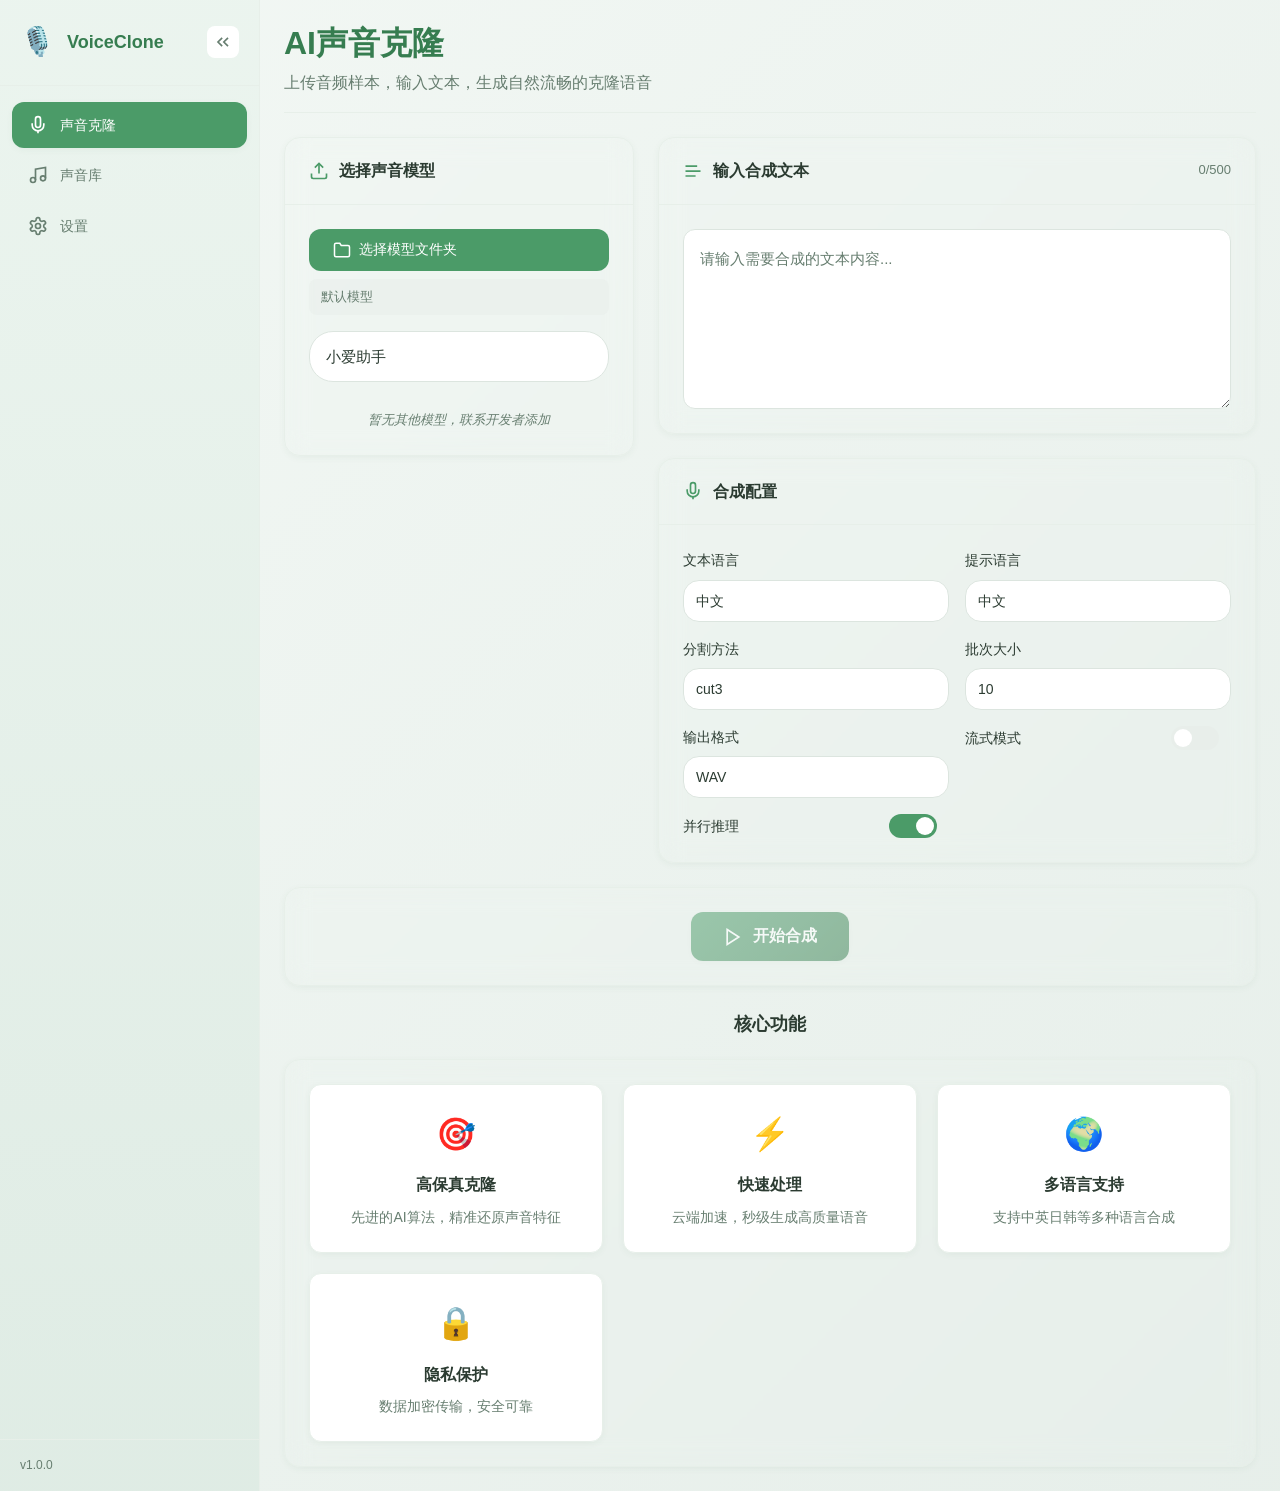
==== vir/index.html @ 3aa0914a "将项目文件从capture-creators-main目录迁移到vir目录" ====
<!DOCTYPE html>
<html lang="zh-CN">
<head>
  <meta charset="UTF-8">
  <meta name="viewport" content="width=device-width, initial-scale=1.0">
  <title>AI声音克隆系统</title>
  <meta name="description" content="专业的AI声音克隆平台，支持上传音频样本并生成自然流畅的语音">
  <link rel="stylesheet" href="styles.css">
  <link rel="icon" href="data:image/svg+xml,<svg xmlns='http://www.w3.org/2000/svg' viewBox='0 0 100 100'><text y='.9em' font-size='90'>🎙️</text></svg>">
</head>
<body>
  <div class="app-container">
    <!-- 侧边栏 -->
    <aside class="sidebar" id="sidebar">
      <div class="sidebar-header">
        <div class="logo">
          <div class="logo-icon">🎙️</div>
          <span class="logo-text">VoiceClone</span>
        </div>
        <button class="toggle-btn" id="toggleSidebar" title="收起侧边栏">
          <svg width="20" height="20" viewBox="0 0 24 24" fill="none" stroke="currentColor" stroke-width="2">
            <path d="M11 17l-5-5 5-5M18 17l-5-5 5-5"/>
          </svg>
        </button>
      </div>
      
      <nav class="sidebar-nav">
        <a href="#" class="nav-item active" data-page="voice-clone">
          <svg width="20" height="20" viewBox="0 0 24 24" fill="none" stroke="currentColor" stroke-width="2">
            <path d="M12 2a3 3 0 0 0-3 3v7a3 3 0 0 0 6 0V5a3 3 0 0 0-3-3Z"/>
            <path d="M19 10v2a7 7 0 0 1-14 0v-2"/>
            <line x1="12" x2="12" y1="19" y2="22"/>
          </svg>
          <span class="nav-text">声音克隆</span>
        </a>
        <a href="#" class="nav-item" data-page="voice-library">
          <svg width="20" height="20" viewBox="0 0 24 24" fill="none" stroke="currentColor" stroke-width="2">
            <path d="M9 18V5l12-2v13"/>
            <circle cx="6" cy="18" r="3"/>
            <circle cx="18" cy="16" r="3"/>
          </svg>
          <span class="nav-text">声音库</span>
        </a>
        <a href="#" class="nav-item" data-page="settings">
          <svg width="20" height="20" viewBox="0 0 24 24" fill="none" stroke="currentColor" stroke-width="2">
            <path d="M12.22 2h-.44a2 2 0 0 0-2 2v.18a2 2 0 0 1-1 1.73l-.43.25a2 2 0 0 1-2 0l-.15-.08a2 2 0 0 0-2.73.73l-.22.38a2 2 0 0 0 .73 2.73l.15.1a2 2 0 0 1 1 1.72v.51a2 2 0 0 1-1 1.74l-.15.09a2 2 0 0 0-.73 2.73l.22.38a2 2 0 0 0 2.73.73l.15-.08a2 2 0 0 1 2 0l.43.25a2 2 0 0 1 1 1.73V20a2 2 0 0 0 2 2h.44a2 2 0 0 0 2-2v-.18a2 2 0 0 1 1-1.73l.43-.25a2 2 0 0 1 2 0l.15.08a2 2 0 0 0 2.73-.73l.22-.39a2 2 0 0 0-.73-2.73l-.15-.08a2 2 0 0 1-1-1.74v-.5a2 2 0 0 1 1-1.74l.15-.09a2 2 0 0 0 .73-2.73l-.22-.38a2 2 0 0 0-2.73-.73l-.15.08a2 2 0 0 1-2 0l-.43-.25a2 2 0 0 1-1-1.73V4a2 2 0 0 0-2-2z"/>
            <circle cx="12" cy="12" r="3"/>
          </svg>
          <span class="nav-text">设置</span>
        </a>
      </nav>
      
      <div class="sidebar-footer">
        <div class="version-info">
          <span class="nav-text">v1.0.0</span>
        </div>
      </div>
    </aside>

    <!-- 主内容区 -->
    <main class="main-content">
      <!-- 声音克隆页面 -->
      <div class="page active" id="page-voice-clone">
        <div class="page-header">
          <h1 class="page-title">AI声音克隆</h1>
          <p class="page-subtitle">上传音频样本，输入文本，生成自然流畅的克隆语音</p>
        </div>

        <div class="content-grid">
          <!-- 模型选择区 -->
          <div class="card">
            <div class="card-header">
              <h2 class="card-title">
                <svg width="20" height="20" viewBox="0 0 24 24" fill="none" stroke="currentColor" stroke-width="2">
                  <path d="M21 15v4a2 2 0 0 1-2 2H5a2 2 0 0 1-2-2v-4"/>
                  <polyline points="17 8 12 3 7 8"/>
                  <line x1="12" x2="12" y1="3" y2="15"/>
                </svg>
                选择声音模型
              </h2>
            </div>
            <div class="card-content">
              <div class="model-selector">
                <!-- 文件夹选择按钮 -->
                <div class="folder-selector">
                  <button id="selectFolderBtn" class="btn-secondary">
                    <svg width="18" height="18" viewBox="0 0 24 24" fill="none" stroke="currentColor" stroke-width="2">
                      <path d="M22 19a2 2 0 0 1-2 2H4a2 2 0 0 1-2-2V5a2 2 0 0 1 2-2h5l2 3h9a2 2 0 0 1 2 2z"/>
                    </svg>
                    选择模型文件夹
                  </button>
                  <input type="file" id="folderInput" webkitdirectory directory multiple hidden>
                  <p class="selected-folder" id="selectedFolder">默认模型</p>
                </div>
                
                <!-- 模型选择下拉框 -->
                <select id="modelSelect" class="model-select" disabled>
                  <option value="">请先选择模型文件夹</option>
                  <!-- 模型列表将通过JavaScript动态生成 -->
                </select>
                
                <!-- 模型提示信息 -->
                <p id="modelHint" class="model-hint hidden">暂无其他模型，联系开发者添加</p>
              </div>
            </div>
          </div>

          <!-- 文本输入区 -->
          <div class="card">
            <div class="card-header">
              <h2 class="card-title">
                <svg width="20" height="20" viewBox="0 0 24 24" fill="none" stroke="currentColor" stroke-width="2">
                  <path d="M17 6.1H3"/>
                  <path d="M21 12.1H3"/>
                  <path d="M15.1 18H3"/>
                </svg>
                输入合成文本
              </h2>
              <span class="char-count" id="charCount">0/500</span>
            </div>
            <div class="card-content">
              <textarea 
                class="text-input" 
                id="textInput" 
                placeholder="请输入需要合成的文本内容..."
                maxlength="500"
              ></textarea>
            </div>
          </div>

          <!-- 合成配置区 -->
          <div class="card">
            <div class="card-header">
              <h2 class="card-title">
                <svg width="20" height="20" viewBox="0 0 24 24" fill="none" stroke="currentColor" stroke-width="2">
                  <path d="M12 2a3 3 0 0 0-3 3v7a3 3 0 0 0 6 0V5a3 3 0 0 0-3-3Z"/>
                  <path d="M19 10v2a7 7 0 0 1-14 0v-2"/>
                  <line x1="12" x2="12" y1="19" y2="22"/>
                </svg>
                合成配置
              </h2>
            </div>
            <div class="card-content">
              <div class="config-grid">
                <!-- 文本语言 -->
                <div class="config-item">
                  <label for="textLang">文本语言</label>
                  <select id="textLang" class="model-select" onchange="handleConfigChange('text_lang', this.value)">
                    <option value="zh" selected>中文</option>
                    <option value="en">英文</option>
                  </select>
                </div>

                <!-- 提示文本语言 -->
                <div class="config-item">
                  <label for="promptLang">提示语言</label>
                  <select id="promptLang" class="model-select" onchange="handleConfigChange('prompt_lang', this.value)">
                    <option value="zh" selected>中文</option>
                    <option value="en">英文</option>
                  </select>
                </div>

                <!-- 文本分割方法 -->
                <div class="config-item">
                  <label for="textSplitMethod">分割方法</label>
                  <select id="textSplitMethod" class="model-select" onchange="handleConfigChange('text_split_method', this.value)">
                    <option value="cut0">cut0</option>
                    <option value="cut3" selected>cut3</option>
                  </select>
                </div>

                <!-- 批次大小 -->
                <div class="config-item">
                  <label for="batchSize">批次大小</label>
                  <input type="number" id="batchSize" min="1" max="20" value="10" class="model-select" onchange="handleConfigChange('batch_size', parseInt(this.value))">
                </div>

                <!-- 输出格式 -->
                <div class="config-item">
                  <label for="mediaType">输出格式</label>
                  <select id="mediaType" class="model-select" onchange="handleConfigChange('media_type', this.value)">
                    <option value="wav" selected>WAV</option>
                    <option value="mp3">MP3</option>
                  </select>
                </div>

                <!-- 流式模式 -->
                <div class="config-item toggle">
                  <label for="streamingMode">流式模式</label>
                  <label class="toggle-switch">
                    <input type="checkbox" id="streamingMode" onchange="handleConfigChange('streaming_mode', this.checked)">
                    <span class="toggle-slider"></span>
                  </label>
                </div>

                <!-- 并行推理 -->
                <div class="config-item toggle">
                  <label for="parallelInfer">并行推理</label>
                  <label class="toggle-switch">
                    <input type="checkbox" id="parallelInfer" checked onchange="handleConfigChange('parallel_infer', this.checked)">
                    <span class="toggle-slider"></span>
                  </label>
                </div>
              </div>
            </div>
          </div>
        </div>



        <!-- 开始合成按钮 -->
        <div class="action-section">
          <button class="btn-primary" id="startBtn" disabled>
            <svg width="20" height="20" viewBox="0 0 24 24" fill="none" stroke="currentColor" stroke-width="2">
              <polygon points="5 3 19 12 5 21 5 3"/>
            </svg>
            开始合成
          </button>
        </div>

        <!-- 进度区域 -->
        <div class="progress-section hidden" id="progressSection">
          <div class="card">
            <div class="card-content">
              <div class="progress-header">
                <span class="progress-step" id="progressStep">处理中...</span>
                <span class="progress-percent" id="progressPercent">0%</span>
              </div>
              <div class="progress-bar">
                <div class="progress-fill" id="progressFill"></div>
              </div>
            </div>
          </div>
        </div>

        <!-- 输出区域 -->
        <div class="output-section hidden" id="outputSection">
          <div class="card success">
            <div class="card-header">
              <h2 class="card-title">
                <svg width="20" height="20" viewBox="0 0 24 24" fill="none" stroke="currentColor" stroke-width="2">
                  <path d="M9 18V5l12-2v13"/>
                  <circle cx="6" cy="18" r="3"/>
                  <circle cx="18" cy="16" r="3"/>
                </svg>
                合成完成
              </h2>
            </div>
            <div class="card-content">
              <div class="audio-player">
                <audio id="outputAudio" controls></audio>
              </div>
              <div class="output-actions">
                <button class="btn-secondary" id="downloadBtn">
                  <svg width="18" height="18" viewBox="0 0 24 24" fill="none" stroke="currentColor" stroke-width="2">
                    <path d="M21 15v4a2 2 0 0 1-2 2H5a2 2 0 0 1-2-2v-4"/>
                    <polyline points="7 10 12 15 17 10"/>
                    <line x1="12" x2="12" y1="15" y2="3"/>
                  </svg>
                  下载音频
                </button>
                <button class="btn-outline" id="resetBtn">
                  <svg width="18" height="18" viewBox="0 0 24 24" fill="none" stroke="currentColor" stroke-width="2">
                    <path d="M3 12a9 9 0 1 0 9-9 9.75 9.75 0 0 0-6.74 2.74L3 8"/>
                    <path d="M3 3v5h5"/>
                  </svg>
                  重新开始
                </button>
              </div>
            </div>
          </div>
        </div>

        <!-- 功能特点 -->
        <div class="features-section">
          <h3 class="features-title">核心功能</h3>
          <div class="features-grid">
            <div class="feature-card">
              <div class="feature-icon">🎯</div>
              <h4>高保真克隆</h4>
              <p>先进的AI算法，精准还原声音特征</p>
            </div>
            <div class="feature-card">
              <div class="feature-icon">⚡</div>
              <h4>快速处理</h4>
              <p>云端加速，秒级生成高质量语音</p>
            </div>
            <div class="feature-card">
              <div class="feature-icon">🌍</div>
              <h4>多语言支持</h4>
              <p>支持中英日韩等多种语言合成</p>
            </div>
            <div class="feature-card">
              <div class="feature-icon">🔒</div>
              <h4>隐私保护</h4>
              <p>数据加密传输，安全可靠</p>
            </div>
          </div>
        </div>
      </div>

      <!-- 声音库页面 -->
      <div class="page" id="page-voice-library">
        <div class="page-header">
          <h1 class="page-title">声音库</h1>
          <p class="page-subtitle">管理和浏览您保存的声音模型</p>
        </div>

        <div class="content-grid">
          <!-- 音频上传区 -->
          <div class="card">
            <div class="card-header">
              <h2 class="card-title">
                <svg width="20" height="20" viewBox="0 0 24 24" fill="none" stroke="currentColor" stroke-width="2">
                  <path d="M21 15v4a2 2 0 0 1-2 2H5a2 2 0 0 1-2-2v-4"/>
                  <polyline points="17 8 12 3 7 8"/>
                  <line x1="12" x2="12" y1="3" y2="15"/>
                </svg>
                上传音频样本
              </h2>
            </div>
            <div class="card-content">
              <div class="upload-zone" id="uploadZone">
                <div class="upload-icon">
                  <svg width="48" height="48" viewBox="0 0 24 24" fill="none" stroke="currentColor" stroke-width="1.5">
                    <path d="M21 15v4a2 2 0 0 1-2 2H5a2 2 0 0 1-2-2v-4"/>
                    <polyline points="17 8 12 3 7 8"/>
                    <line x1="12" x2="12" y1="3" y2="15"/>
                  </svg>
                </div>
                <p class="upload-text">拖拽音频文件到此处，或点击上传</p>
                <p class="upload-hint">支持 MP3, WAV, M4A 格式，最大 10MB</p>
                <input type="file" id="audioInput" accept=".mp3,.wav,.m4a,audio/*" hidden>
              </div>
              
              <!-- 文件信息 -->
              <div class="file-info hidden" id="fileInfo">
                <div class="file-card">
                  <div class="file-icon">🎵</div>
                  <div class="file-details">
                    <p class="file-name" id="fileName">audio.mp3</p>
                    <p class="file-meta" id="fileMeta">0:00 · 0 KB</p>
                  </div>
                  <div class="file-actions">
                    <button class="btn-icon" id="playBtn" title="播放">
                      <svg width="20" height="20" viewBox="0 0 24 24" fill="currentColor">
                        <polygon points="5 3 19 12 5 21 5 3"/>
                      </svg>
                    </button>
                    <button class="btn-icon danger" id="removeBtn" title="删除">
                      <svg width="20" height="20" viewBox="0 0 24 24" fill="none" stroke="currentColor" stroke-width="2">
                        <line x1="18" x2="6" y1="6" y2="18"/>
                        <line x1="6" x2="18" y1="6" y2="18"/>
                      </svg>
                    </button>
                  </div>
                </div>
                <!-- 音频预览进度条 -->
                <div class="audio-preview-progress" style="margin-top: 16px;">
                  <div class="progress-time">
                    <span id="currentTime">0:00</span>
                    <span id="duration">0:00</span>
                  </div>
                  <div class="progress-bar" id="previewProgressBar">
                    <div class="progress-fill" id="previewProgressFill"></div>
                  </div>
                </div>
                <audio id="audioPreview" hidden></audio>
              </div>
            </div>
          </div>
        </div>

        <!-- 模型训练按钮 -->
        <div class="action-section">
          <button class="btn-primary" id="trainBtn">
            <svg width="20" height="20" viewBox="0 0 24 24" fill="none" stroke="currentColor" stroke-width="2">
              <polygon points="5 3 19 12 5 21 5 3"/>
            </svg>
            模型训练
          </button>
        </div>
      </div>

      <!-- 设置页面 -->
      <div class="page" id="page-settings">
        <div class="page-header">
          <h1 class="page-title">设置</h1>
          <p class="page-subtitle">自定义您的使用偏好</p>
        </div>
        <div class="coming-soon">
          <div class="coming-soon-icon">⚙️</div>
          <h2>即将推出</h2>
          <p>设置功能正在开发中，敬请期待...</p>
        </div>
      </div>
    </main>
  </div>

  <script src="app.js"></script>
</body>
</html>
---- vir/styles.css ----
/* ===== CSS变量定义 ===== */
:root {
  /* 主色调 - 鼠尾草绿 */
  --primary: 142 35% 45%; /* 主色 */
  --primary-light: 142 30% 55%; /* 主色-浅 */
  --primary-dark: 142 40% 35%; /* 主色-深 */
  --primary-foreground: 0 0% 100%; /* 主色文本 */
  
  /* 背景色 */
  --background: 140 20% 97%; /* 背景色 */
  --background-start: 140 25% 96%; /* 背景渐变-开始 */
  --background-end: 145 20% 92%; /* 背景渐变-结束 */
  
  /* 卡片色 */
  --card: 0 0% 100%; /* 卡片背景 */
  --card-foreground: 142 15% 20%; /* 卡片文本 */
  
  /* 次要色 */
  --muted: 140 15% 92%; /* 次要背景 */
  --muted-foreground: 142 10% 45%; /* 次要文本 */
  
  /* 边框色 */
  --border: 140 15% 88%; /* 边框色 */
  --border-light: 140 20% 92%; /* 边框色-浅 */
  
  /* 侧边栏 */
  --sidebar-bg-start: 142 30% 94%; /* 侧边栏渐变-开始 */
  --sidebar-bg-end: 145 25% 90%; /* 侧边栏渐变-结束 */
  
  /* 成功色 */
  --success: 142 70% 45%; /* 成功色 */
  --success-light: 142 60% 95%; /* 成功色-浅 */
  
  /* 危险色 */
  --danger: 0 70% 55%; /* 危险色 */
  
  /* 阴影 */
  --shadow-soft: 0 2px 8px -2px hsla(142, 30%, 30%, 0.08); /* 柔和阴影 */
  --shadow-elevated: 0 8px 24px -4px hsla(142, 30%, 30%, 0.12); /* 增强阴影 */
  
  /* 过渡动画时长 */
  --transition-fast: 150ms ease; /* 快速过渡 */
  --transition-normal: 250ms ease; /* 正常过渡 */
  --transition-slow: 350ms ease; /* 慢速过渡 */
  
  /* 圆角 */
  --radius-sm: 8px; /* 小圆角 */
  --radius-md: 12px; /* 中等圆角 */
  --radius-lg: 16px; /* 大圆角 */
  --radius-xl: 24px; /* 超大圆角 */
  
  /* 侧边栏宽度 */
  --sidebar-width: 260px; /* 侧边栏展开宽度 */
  --sidebar-collapsed: 72px; /* 侧边栏折叠宽度 */
}

/* ===== 重置样式 & 基础样式 ===== */
*, *::before, *::after {
  box-sizing: border-box;
  margin: 0;
  padding: 0;
}

body {
  font-family: -apple-system, BlinkMacSystemFont, "Segoe UI", Roboto, "Helvetica Neue", Arial, "Noto Sans SC", sans-serif;
  font-size: 14px;
  line-height: 1.6;
  color: hsl(var(--card-foreground));
  background: linear-gradient(135deg, hsl(var(--background-start)), hsl(var(--background-end)));
  min-height: 100vh;
  -webkit-font-smoothing: antialiased;
}

/* ===== App Container ===== */
.app-container {
  display: flex;
  min-height: 100vh;
}

/* ===== Sidebar ===== */
.sidebar {
  width: var(--sidebar-width);
  background: linear-gradient(180deg, hsl(var(--sidebar-bg-start)), hsl(var(--sidebar-bg-end)));
  border-right: 1px solid hsl(var(--border-light));
  display: flex;
  flex-direction: column;
  transition: width var(--transition-normal);
  position: relative;
  flex-shrink: 0;
  z-index: 100;
}

.sidebar.collapsed {
  width: var(--sidebar-collapsed);
}

.sidebar-header {
  padding: 20px;
  display: flex;
  align-items: center;
  justify-content: space-between;
  border-bottom: 1px solid hsl(var(--border-light));
}

.logo {
  display: flex;
  align-items: center;
  gap: 12px;
}

.logo-icon {
  font-size: 28px;
  flex-shrink: 0;
}

.logo-text {
  font-size: 18px;
  font-weight: 600;
  color: hsl(var(--primary-dark));
  white-space: nowrap;
  transition: opacity var(--transition-fast);
}

.sidebar.collapsed .logo-text,
.sidebar.collapsed .nav-text {
  opacity: 0;
  width: 0;
  overflow: hidden;
}

.toggle-btn {
  width: 32px;
  height: 32px;
  border: none;
  background: hsl(var(--card));
  border-radius: var(--radius-sm);
  cursor: pointer;
  display: flex;
  align-items: center;
  justify-content: center;
  color: hsl(var(--muted-foreground));
  transition: all var(--transition-fast);
  flex-shrink: 0;
}

.toggle-btn:hover {
  background: hsl(var(--primary));
  color: hsl(var(--primary-foreground));
}

.sidebar.collapsed .toggle-btn svg {
  transform: rotate(180deg);
}

.sidebar-nav {
  flex: 1;
  padding: 16px 12px;
  display: flex;
  flex-direction: column;
  gap: 4px;
}

.nav-item {
  display: flex;
  align-items: center;
  gap: 12px;
  padding: 12px 16px;
  border-radius: var(--radius-md);
  color: hsl(var(--muted-foreground));
  text-decoration: none;
  transition: all var(--transition-fast);
  white-space: nowrap;
}

.nav-item:hover {
  background: hsl(var(--card));
  color: hsl(var(--primary));
}

.nav-item.active {
  background: hsl(var(--primary));
  color: hsl(var(--primary-foreground));
  box-shadow: var(--shadow-soft);
}

.nav-item svg {
  flex-shrink: 0;
}

.nav-text {
  transition: opacity var(--transition-fast);
}

.sidebar-footer {
  padding: 16px 20px;
  border-top: 1px solid hsl(var(--border-light));
}

.version-info {
  font-size: 12px;
  color: hsl(var(--muted-foreground));
}

/* ===== Main Content ===== */
.main-content {
  flex: 1;
  padding: 24px;
  transition: all var(--transition-normal);
  max-width: 1400px;
  width: 100%;
  margin: 0 auto;
  display: flex;
  flex-direction: column;
  gap: 24px;
}

/* 行动区域样式优化 */
.action-section {
  display: flex;
  justify-content: center;
  padding: 24px;
  background: hsla(var(--card), 0.7);
  backdrop-filter: blur(12px);
  border: 1px solid hsl(var(--border-light));
  border-radius: var(--radius-lg);
  box-shadow: var(--shadow-soft);
  margin: 0;
}

/* 进度区域和输出区域的布局优化 */
.progress-section,
.output-section {
  animation: fadeIn 0.3s ease;
  margin: 0;
}

/* 响应式调整 */
@media (max-width: 480px) {
  .main-content {
    padding: 16px;
    gap: 16px;
  }
  
  .action-section {
    padding: 16px;
  }
  
  .content-grid {
    grid-template-columns: 1fr;
  }
  
  /* 重置网格布局，所有卡片单列显示 */
  .content-grid > .card {
    grid-column: 1 !important;
    grid-row: auto !important;
  }
}

/* ===== Pages ===== */
.page {
  display: none;
  animation: fadeIn 0.3s ease;
}

.page.active {
  display: block;
}

@keyframes fadeIn {
  from {
    opacity: 0;
    transform: translateY(10px);
  }
  to {
    opacity: 1;
    transform: translateY(0);
  }
}

.page-header {
  margin: 0 0 24px 0;
  padding-bottom: 16px;
  border-bottom: 1px solid hsl(var(--border-light));
}

.page-title {
  font-size: 32px;
  font-weight: 700;
  color: hsl(var(--primary-dark));
  margin-bottom: 8px;
  line-height: 1.2;
}

.page-subtitle {
  color: hsl(var(--muted-foreground));
  font-size: 16px;
  margin: 0;
}

/* ===== Cards ===== */
.card {
  background: hsla(var(--card), 0.85);
  backdrop-filter: blur(12px);
  border: 1px solid hsl(var(--border-light));
  border-radius: var(--radius-lg);
  box-shadow: var(--shadow-soft);
  overflow: hidden;
  transition: all var(--transition-normal);
  display: flex;
  flex-direction: column;
}

.card:hover {
  box-shadow: var(--shadow-elevated);
}

/* 确保卡片内容自适应高度 */
.card-content {
  flex: 1;
  padding: 24px;
  display: flex;
  flex-direction: column;
}

/* 文本输入区域自适应高度 */
.text-input {
  min-height: 120px;
  max-height: 300px;
  resize: vertical;
  flex: 1;
}

/* 配置区域的配置网格优化 */
.config-grid {
  display: grid;
  grid-template-columns: repeat(auto-fit, minmax(160px, 1fr));
  gap: 16px;
  flex: 1;
  align-items: flex-start;
}

/* 响应式调整 */
@media (max-width: 768px) {
  .content-grid {
    grid-template-columns: 1fr;
    gap: 16px;
  }
  
  .config-grid {
    grid-template-columns: repeat(auto-fit, minmax(140px, 1fr));
    gap: 12px;
  }
  
  .card-header {
    padding: 16px 20px;
  }
  
  .card-content {
    padding: 20px;
  }
  
  .text-input {
    min-height: 100px;
  }
}

.card.success {
  border-color: hsl(var(--success) / 0.3);
  background: linear-gradient(135deg, hsl(var(--success-light)), hsl(var(--card)));
}

.card-header {
  padding: 20px 24px;
  border-bottom: 1px solid hsl(var(--border-light));
  display: flex;
  align-items: center;
  justify-content: space-between;
}

.card-title {
  font-size: 16px;
  font-weight: 600;
  color: hsl(var(--card-foreground));
  display: flex;
  align-items: center;
  gap: 10px;
}

.card-title svg {
  color: hsl(var(--primary));
}

.card-content {
  padding: 24px;
}

/* ===== Content Grid ===== */
.content-grid {
  display: grid;
  grid-template-columns: 1fr;
  gap: 24px;
  margin-bottom: 24px;
  align-items: start;
}

/* 中等屏幕以上布局优化 */
@media (min-width: 768px) {
  .content-grid {
    grid-template-columns: 320px 1fr;
    grid-template-rows: auto auto;
  }
  
  /* 模型选择区 */
  .content-grid > .card:nth-child(1) {
    grid-column: 1 / 2;
    grid-row: 1 / 3;
  }
  
  /* 文本输入区 */
  .content-grid > .card:nth-child(2) {
    grid-column: 2 / -1;
    grid-row: 1 / 2;
  }
  
  /* 合成配置区 */
  .content-grid > .card:nth-child(3) {
    grid-column: 2 / -1;
    grid-row: 2 / 3;
  }
}

/* 大屏优化 */
@media (min-width: 1200px) {
  .content-grid {
    grid-template-columns: 350px 1fr;
  }
  
  /* 配置网格在大屏上显示更多列 */
  .config-grid {
    grid-template-columns: repeat(auto-fit, minmax(220px, 1fr));
  }
}

/* ===== Upload Zone ===== */
.upload-zone {
  border: 2px dashed hsl(var(--border));
  border-radius: var(--radius-md);
  padding: 48px 24px;
  text-align: center;
  cursor: pointer;
  transition: all var(--transition-normal);
  background: hsl(var(--muted) / 0.3);
}

.upload-zone:hover,
.upload-zone.dragover {
  border-color: hsl(var(--primary));
  background: hsl(var(--primary) / 0.05);
}

.upload-zone.dragover {
  transform: scale(1.01);
}

.upload-icon {
  margin-bottom: 16px;
  color: hsl(var(--primary));
}

.upload-text {
  font-size: 15px;
  color: hsl(var(--card-foreground));
  margin-bottom: 8px;
}

.upload-hint {
  font-size: 13px;
  color: hsl(var(--muted-foreground));
}

/* ===== File Info ===== */
.file-info {
  margin-top: 16px;
}

.file-info.hidden {
  display: none;
}

.file-card {
  display: flex;
  align-items: center;
  gap: 16px;
  padding: 16px;
  background: hsl(var(--muted) / 0.5);
  border-radius: var(--radius-md);
  border: 1px solid hsl(var(--border-light));
}

.file-icon {
  font-size: 32px;
}

.file-details {
  flex: 1;
  min-width: 0;
}

.file-name {
  font-weight: 500;
  color: hsl(var(--card-foreground));
  white-space: nowrap;
  overflow: hidden;
  text-overflow: ellipsis;
}

.file-meta {
  font-size: 13px;
  color: hsl(var(--muted-foreground));
  margin-top: 2px;
}

/* ===== Audio Preview Progress ===== */
.audio-preview-progress {
  margin-top: 16px;
}

.progress-time {
  display: flex;
  justify-content: space-between;
  font-size: 13px;
  color: hsl(var(--muted-foreground));
  margin-bottom: 8px;
}

.progress-bar {
  height: 8px;
  background: hsl(var(--muted));
  border-radius: 4px;
  overflow: hidden;
  cursor: pointer;
}

.progress-fill {
  height: 100%;
  width: 0%;
  background: linear-gradient(90deg, hsl(var(--primary-light)), hsl(var(--primary)));
  border-radius: 4px;
  transition: width 0.3s ease;
}

.file-actions {
  display: flex;
  gap: 8px;
}

.btn-icon {
  width: 36px;
  height: 36px;
  border: none;
  background: hsl(var(--card));
  border-radius: var(--radius-sm);
  cursor: pointer;
  display: flex;
  align-items: center;
  justify-content: center;
  color: hsl(var(--primary));
  transition: all var(--transition-fast);
}

.btn-icon:hover {
  background: hsl(var(--primary));
  color: hsl(var(--primary-foreground));
}

.btn-icon.danger {
  color: hsl(var(--danger));
}

.btn-icon.danger:hover {
  background: hsl(var(--danger));
  color: white;
}

/* ===== Text Input ===== */
.text-input {
  width: 100%;
  min-height: 180px;
  padding: 16px;
  border: 1px solid hsl(var(--border));
  border-radius: var(--radius-md);
  font-size: 15px;
  line-height: 1.7;
  resize: vertical;
  transition: all var(--transition-fast);
  background: hsl(var(--card));
  color: hsl(var(--card-foreground));
  font-family: inherit;
}

.text-input:focus {
  outline: none;
  border-color: hsl(var(--primary));
  box-shadow: 0 0 0 3px hsl(var(--primary) / 0.1);
}

.text-input::placeholder {
  color: hsl(var(--muted-foreground));
}

.char-count {
  font-size: 13px;
  color: hsl(var(--muted-foreground));
}

/* ===== Buttons ===== */
.action-section {
  display: flex;
  justify-content: center;
  margin-bottom: 24px;
}

.btn-primary {
  display: inline-flex;
  align-items: center;
  gap: 10px;
  padding: 14px 32px;
  background: linear-gradient(135deg, hsl(var(--primary)), hsl(var(--primary-dark)));
  color: hsl(var(--primary-foreground));
  border: none;
  border-radius: var(--radius-md);
  font-size: 16px;
  font-weight: 600;
  cursor: pointer;
  transition: all var(--transition-normal);
  box-shadow: var(--shadow-soft);
}

.btn-primary:hover:not(:disabled) {
  transform: translateY(-2px);
  box-shadow: var(--shadow-elevated);
}

.btn-primary:disabled {
  opacity: 0.5;
  cursor: not-allowed;
}

.btn-secondary {
  display: inline-flex;
  align-items: center;
  gap: 8px;
  padding: 12px 24px;
  background: hsl(var(--primary));
  color: hsl(var(--primary-foreground));
  border: none;
  border-radius: var(--radius-md);
  font-size: 14px;
  font-weight: 500;
  cursor: pointer;
  transition: all var(--transition-fast);
}

.btn-secondary:hover {
  background: hsl(var(--primary-dark));
}

.btn-outline {
  display: inline-flex;
  align-items: center;
  gap: 8px;
  padding: 12px 24px;
  background: transparent;
  color: hsl(var(--primary));
  border: 1px solid hsl(var(--primary));
  border-radius: var(--radius-md);
  font-size: 14px;
  font-weight: 500;
  cursor: pointer;
  transition: all var(--transition-fast);
}

.btn-outline:hover {
  background: hsl(var(--primary) / 0.1);
}

/* ===== Progress Section ===== */
.progress-section {
  margin-bottom: 24px;
}

.progress-section.hidden {
  display: none;
}

.progress-header {
  display: flex;
  justify-content: space-between;
  align-items: center;
  margin-bottom: 12px;
}

.progress-step {
  font-size: 14px;
  color: hsl(var(--primary));
  font-weight: 500;
}

.progress-percent {
  font-size: 14px;
  color: hsl(var(--muted-foreground));
}

.progress-bar {
  height: 8px;
  background: hsl(var(--muted));
  border-radius: 4px;
  overflow: hidden;
}

.progress-fill {
  height: 100%;
  width: 0%;
  background: linear-gradient(90deg, hsl(var(--primary-light)), hsl(var(--primary)));
  border-radius: 4px;
  transition: width 0.3s ease;
}

/* ===== Output Section ===== */
.output-section {
  margin-bottom: 24px;
}

.output-section.hidden {
  display: none;
}

.audio-player {
  margin-bottom: 20px;
}

.audio-player audio {
  width: 100%;
  height: 48px;
  border-radius: var(--radius-sm);
}

.output-actions {
  display: flex;
  gap: 12px;
  flex-wrap: wrap;
}

/* ===== Features Section ===== */
.features-section {
  margin: 0;
}

.features-title {
  font-size: 18px;
  font-weight: 600;
  color: hsl(var(--card-foreground));
  margin-bottom: 20px;
  text-align: center;
}

.features-grid {
  display: grid;
  grid-template-columns: repeat(auto-fit, minmax(220px, 1fr));
  gap: 20px;
  background: hsla(var(--card), 0.7);
  backdrop-filter: blur(12px);
  border: 1px solid hsl(var(--border-light));
  border-radius: var(--radius-lg);
  padding: 24px;
  box-shadow: var(--shadow-soft);
}

.feature-card {
  background: hsl(var(--card));
  border: 1px solid hsl(var(--border-light));
  border-radius: var(--radius-md);
  padding: 24px;
  text-align: center;
  transition: all var(--transition-normal);
  box-shadow: var(--shadow-soft);
}

.feature-card:hover {
  transform: translateY(-2px);
  box-shadow: var(--shadow-elevated);
  border-color: hsl(var(--primary) / 0.3);
}

.feature-icon {
  font-size: 32px;
  margin-bottom: 12px;
  color: hsl(var(--primary));
}

.feature-card h4 {
  font-size: 16px;
  font-weight: 600;
  color: hsl(var(--card-foreground));
  margin-bottom: 8px;
}

.feature-card p {
  font-size: 14px;
  color: hsl(var(--muted-foreground));
  line-height: 1.6;
}

/* ===== Coming Soon ===== */
.coming-soon {
  text-align: center;
  padding: 80px 24px;
}

.coming-soon-icon {
  font-size: 64px;
  margin-bottom: 24px;
}

.coming-soon h2 {
  font-size: 24px;
  font-weight: 600;
  color: hsl(var(--card-foreground));
  margin-bottom: 12px;
}

.coming-soon p {
  color: hsl(var(--muted-foreground));
}

/* ===== 模型选择器样式 ===== */
.model-selector {
  text-align: left;
  display: flex;
  flex-direction: column;
  gap: 16px;
}

.folder-selector {
  display: flex;
  flex-direction: column;
  gap: 8px;
}

.selected-folder {
  font-size: 13px;
  color: hsl(var(--muted-foreground));
  background: hsl(var(--muted) / 0.5);
  padding: 8px 12px;
  border-radius: var(--radius-sm);
  word-break: break-all;
}

/* 模型提示信息样式 */
.model-hint {
  margin-top: 12px;
  font-size: 13px;
  color: hsl(var(--muted-foreground));
  text-align: center;
  font-style: italic;
}

.model-hint.hidden {
  display: none;
}

.model-select {
  width: 100%;
  padding: 16px;
  border: 1px solid hsl(var(--border));
  border-radius: var(--radius-xl);
  font-size: 15px;
  background: hsl(var(--card));
  color: hsl(var(--card-foreground));
  cursor: pointer;
  transition: all var(--transition-fast);
  font-family: inherit;
  appearance: none;
  background-image: url('data:image/svg+xml;charset=US-ASCII,<svg width="20" height="20" viewBox="0 0 24 24" fill="none" stroke="currentColor" stroke-width="2"><polyline points="6 9 12 15 18 9"></polyline></svg>');
  background-repeat: no-repeat;
  background-position: right 16px center;
  padding-right: 48px;
}

.model-select:disabled {
  opacity: 0.6;
  cursor: not-allowed;
  background: hsl(var(--muted) / 0.5);
}

.model-select:focus {
  outline: none;
  border-color: hsl(var(--primary));
  box-shadow: 0 0 0 3px hsl(var(--primary) / 0.1);
}

.model-select option {
  padding: 12px;
  background: hsl(var(--card));
  color: hsl(var(--card-foreground));
}

.model-select option:hover {
  background: hsl(var(--primary) / 0.1);
}

.model-select option:checked {
  background: hsl(var(--primary) / 0.15);
  color: hsl(var(--primary));
}



/* ===== 配置区域样式 ===== */
.config-grid {
  display: grid;
  grid-template-columns: repeat(auto-fit, minmax(180px, 1fr));
  gap: 16px;
}

.config-item {
  display: flex;
  flex-direction: column;
  gap: 8px;
}

.config-item label {
  font-size: 14px;
  font-weight: 500;
  color: hsl(var(--card-foreground));
}

.config-item .model-select {
  width: 100%;
  padding: 12px 40px 12px 12px;
  border: 1px solid hsl(var(--border));
  border-radius: var(--radius-lg);
  font-size: 14px;
  background: hsl(var(--card));
  color: hsl(var(--card-foreground));
  cursor: pointer;
  transition: all var(--transition-fast);
  appearance: none;
  background-image: url('data:image/svg+xml;charset=US-ASCII,<svg width="16" height="16" viewBox="0 0 24 24" fill="none" stroke="currentColor" stroke-width="2"><polyline points="6 9 12 15 18 9"></polyline></svg>');
  background-repeat: no-repeat;
  background-position: right 12px center;
}

.config-item .model-select:focus {
  outline: none;
  border-color: hsl(var(--primary));
  box-shadow: 0 0 0 3px hsl(var(--primary) / 0.1);
}

/* 开关样式 */
.config-item.toggle {
  flex-direction: row;
  align-items: center;
  justify-content: space-between;
}

.config-item.toggle label {
  margin-right: 12px;
}

.toggle-switch {
  position: relative;
  display: inline-block;
  width: 48px;
  height: 24px;
}

.toggle-switch input {
  opacity: 0;
  width: 0;
  height: 0;
}

.toggle-slider {
  position: absolute;
  cursor: pointer;
  top: 0;
  left: 0;
  right: 0;
  bottom: 0;
  background-color: hsl(var(--muted));
  transition: .4s;
  border-radius: 24px;
}

.toggle-slider:before {
  position: absolute;
  content: "";
  height: 18px;
  width: 18px;
  left: 3px;
  bottom: 3px;
  background-color: white;
  transition: .4s;
  border-radius: 50%;
}

input:checked + .toggle-slider {
  background-color: hsl(var(--primary));
}

input:focus + .toggle-slider {
  box-shadow: 0 0 1px hsl(var(--primary));
}

input:checked + .toggle-slider:before {
  transform: translateX(24px);
}

/* 数字输入框样式 */
.config-item input[type="number"] {
  width: 100%;
  padding: 12px;
  border: 1px solid hsl(var(--border));
  border-radius: var(--radius-lg);
  font-size: 14px;
  background: hsl(var(--card));
  color: hsl(var(--card-foreground));
  transition: all var(--transition-fast);
}

.config-item input[type="number"]:focus {
  outline: none;
  border-color: hsl(var(--primary));
  box-shadow: 0 0 0 3px hsl(var(--primary) / 0.1);
}

/* ===== Utility Classes ===== */
.hidden {
  display: none !important;
}

/* ===== Responsive ===== */
@media (max-width: 768px) {
  .sidebar {
    width: var(--sidebar-collapsed);
  }
  
  .sidebar .logo-text,
  .sidebar .nav-text {
    opacity: 0;
    width: 0;
  }
  
  .main-content {
    margin-left: var(--sidebar-collapsed);
    padding: 20px;
  }
  
  .content-grid {
    grid-template-columns: 1fr;
  }
  
  .page-title {
    font-size: 24px;
  }
}

@media (max-width: 480px) {
  .sidebar {
    width: 60px;
  }
  
  .main-content {
    margin-left: 60px;
    padding: 16px;
  }
  
  .features-grid {
    grid-template-columns: 1fr;
  }
}
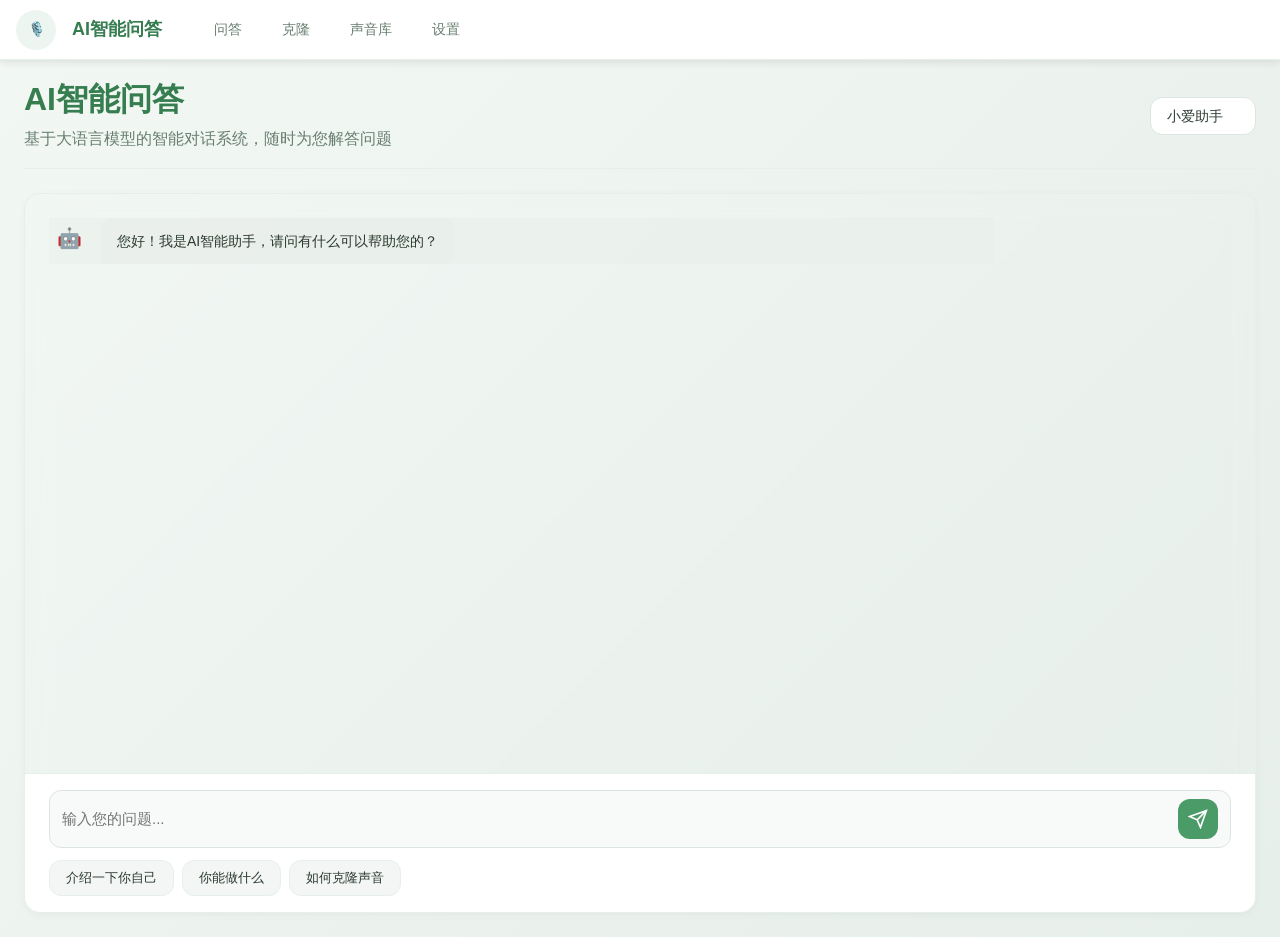
==== commit 7afcb4d5: "优化导航栏：移除模型选择器，简化布局" ====
--- a/vir/index.html
+++ b/vir/index.html
@@ -10,100 +10,45 @@
 </head>
 <body>
   <div class="app-container">
-    <!-- 侧边栏 -->
-    <aside class="sidebar" id="sidebar">
-      <div class="sidebar-header">
-        <div class="logo">
-          <div class="logo-icon">🎙️</div>
-          <span class="logo-text">VoiceClone</span>
-        </div>
-        <button class="toggle-btn" id="toggleSidebar" title="收起侧边栏">
-          <svg width="20" height="20" viewBox="0 0 24 24" fill="none" stroke="currentColor" stroke-width="2">
-            <path d="M11 17l-5-5 5-5M18 17l-5-5 5-5"/>
-          </svg>
-        </button>
-      </div>
-      
-      <nav class="sidebar-nav">
-        <a href="#" class="nav-item active" data-page="voice-clone">
-          <svg width="20" height="20" viewBox="0 0 24 24" fill="none" stroke="currentColor" stroke-width="2">
-            <path d="M12 2a3 3 0 0 0-3 3v7a3 3 0 0 0 6 0V5a3 3 0 0 0-3-3Z"/>
-            <path d="M19 10v2a7 7 0 0 1-14 0v-2"/>
-            <line x1="12" x2="12" y1="19" y2="22"/>
-          </svg>
-          <span class="nav-text">声音克隆</span>
-        </a>
-        <a href="#" class="nav-item" data-page="voice-library">
-          <svg width="20" height="20" viewBox="0 0 24 24" fill="none" stroke="currentColor" stroke-width="2">
-            <path d="M9 18V5l12-2v13"/>
-            <circle cx="6" cy="18" r="3"/>
-            <circle cx="18" cy="16" r="3"/>
-          </svg>
-          <span class="nav-text">声音库</span>
-        </a>
-        <a href="#" class="nav-item" data-page="settings">
-          <svg width="20" height="20" viewBox="0 0 24 24" fill="none" stroke="currentColor" stroke-width="2">
-            <path d="M12.22 2h-.44a2 2 0 0 0-2 2v.18a2 2 0 0 1-1 1.73l-.43.25a2 2 0 0 1-2 0l-.15-.08a2 2 0 0 0-2.73.73l-.22.38a2 2 0 0 0 .73 2.73l.15.1a2 2 0 0 1 1 1.72v.51a2 2 0 0 1-1 1.74l-.15.09a2 2 0 0 0-.73 2.73l.22.38a2 2 0 0 0 2.73.73l.15-.08a2 2 0 0 1 2 0l.43.25a2 2 0 0 1 1 1.73V20a2 2 0 0 0 2 2h.44a2 2 0 0 0 2-2v-.18a2 2 0 0 1 1-1.73l.43-.25a2 2 0 0 1 2 0l.15.08a2 2 0 0 0 2.73-.73l.22-.39a2 2 0 0 0-.73-2.73l-.15-.08a2 2 0 0 1-1-1.74v-.5a2 2 0 0 1 1-1.74l.15-.09a2 2 0 0 0 .73-2.73l-.22-.38a2 2 0 0 0-2.73-.73l-.15.08a2 2 0 0 1-2 0l-.43-.25a2 2 0 0 1-1-1.73V4a2 2 0 0 0-2-2z"/>
-            <circle cx="12" cy="12" r="3"/>
-          </svg>
-          <span class="nav-text">设置</span>
-        </a>
+    <!-- 顶部导航栏 - PC和移动端通用 -->
+  <header class="mobile-header">
+    <div class="mobile-header-left">
+      <div class="logo-mini">
+        <div class="logo-icon">🎙️</div>
+      </div>
+      <h1 class="mobile-page-title">AI智能问答</h1>
+      <!-- 页面导航菜单 -->
+      <nav class="top-nav">
+        <button class="nav-btn" data-page="ai-chat" class="active">问答</button>
+        <button class="nav-btn" data-page="voice-clone">克隆</button>
+        <button class="nav-btn" data-page="voice-library">声音库</button>
+        <button class="nav-btn" data-page="settings">设置</button>
       </nav>
-      
-      <div class="sidebar-footer">
-        <div class="version-info">
-          <span class="nav-text">v1.0.0</span>
-        </div>
-      </div>
-    </aside>
+    </div>
+  </header>
 
     <!-- 主内容区 -->
     <main class="main-content">
       <!-- 声音克隆页面 -->
-      <div class="page active" id="page-voice-clone">
+      <div class="page" id="page-voice-clone">
         <div class="page-header">
-          <h1 class="page-title">AI声音克隆</h1>
-          <p class="page-subtitle">上传音频样本，输入文本，生成自然流畅的克隆语音</p>
-        </div>
-
-        <div class="content-grid">
-          <!-- 模型选择区 -->
-          <div class="card">
-            <div class="card-header">
-              <h2 class="card-title">
-                <svg width="20" height="20" viewBox="0 0 24 24" fill="none" stroke="currentColor" stroke-width="2">
-                  <path d="M21 15v4a2 2 0 0 1-2 2H5a2 2 0 0 1-2-2v-4"/>
-                  <polyline points="17 8 12 3 7 8"/>
-                  <line x1="12" x2="12" y1="3" y2="15"/>
-                </svg>
-                选择声音模型
-              </h2>
-            </div>
-            <div class="card-content">
-              <div class="model-selector">
-                <!-- 文件夹选择按钮 -->
-                <div class="folder-selector">
-                  <button id="selectFolderBtn" class="btn-secondary">
-                    <svg width="18" height="18" viewBox="0 0 24 24" fill="none" stroke="currentColor" stroke-width="2">
-                      <path d="M22 19a2 2 0 0 1-2 2H4a2 2 0 0 1-2-2V5a2 2 0 0 1 2-2h5l2 3h9a2 2 0 0 1 2 2z"/>
-                    </svg>
-                    选择模型文件夹
-                  </button>
-                  <input type="file" id="folderInput" webkitdirectory directory multiple hidden>
-                  <p class="selected-folder" id="selectedFolder">默认模型</p>
-                </div>
-                
-                <!-- 模型选择下拉框 -->
-                <select id="modelSelect" class="model-select" disabled>
-                  <option value="">请先选择模型文件夹</option>
-                  <!-- 模型列表将通过JavaScript动态生成 -->
-                </select>
-                
-                <!-- 模型提示信息 -->
-                <p id="modelHint" class="model-hint hidden">暂无其他模型，联系开发者添加</p>
-              </div>
-            </div>
-          </div>
+        <div style="display: flex; justify-content: space-between; align-items: center;">
+          <div>
+            <h1 class="page-title">AI声音克隆</h1>
+            <p class="page-subtitle">上传音频样本，输入文本，生成自然流畅的克隆语音</p>
+          </div>
+          <!-- 模型选择区 - 右上角 -->
+          <div class="voice-clone-model-selector">
+            <select id="voiceModelSelect" class="model-select">
+              <option value="xiaoyou">小勇模型</option>
+              <option value="xiaoxu">小徐模型</option>
+              <option value="xiaoai" selected>小爱助手</option>
+            </select>
+          </div>
+        </div>
+      </div>
+
+      <div class="content-grid">
 
           <!-- 文本输入区 -->
           <div class="card">
@@ -382,6 +327,62 @@
         </div>
       </div>
 
+      <!-- AI问答页面 -->
+      <div class="page active" id="page-ai-chat">
+        <div class="page-header">
+        <div style="display: flex; justify-content: space-between; align-items: center;">
+          <div>
+            <h1 class="page-title">AI智能问答</h1>
+            <p class="page-subtitle">基于大语言模型的智能对话系统，随时为您解答问题</p>
+          </div>
+          <!-- 模型选择区 - 右上角 -->
+          <div class="chat-model-selector">
+            <select id="chatModelSelect" class="model-select">
+              <option value="xiaoyou">小勇模型</option>
+              <option value="xiaoxu">小徐模型</option>
+              <option value="xiaoai" selected>小爱助手</option>
+            </select>
+          </div>
+        </div>
+      </div>
+
+      <div class="chat-container">
+        <!-- 聊天消息区域 -->
+        <div class="chat-messages" id="chatMessages">
+          <div class="message message-ai">
+            <div class="message-avatar">🤖</div>
+            <div class="message-content">
+              <p>您好！我是AI智能助手，请问有什么可以帮助您的？</p>
+            </div>
+          </div>
+        </div>
+
+        <!-- 聊天输入区域 -->
+        <div class="chat-input-area">
+            
+            <div class="chat-input-wrapper">
+              <textarea 
+                class="chat-input" 
+                id="chatInput" 
+                placeholder="输入您的问题..."
+                rows="1"
+              ></textarea>
+              <button class="chat-send-btn" id="chatSendBtn">
+                <svg width="20" height="20" viewBox="0 0 24 24" fill="none" stroke="currentColor" stroke-width="2">
+                  <line x1="22" y1="2" x2="11" y2="13"/>
+                  <polygon points="22 2 15 22 11 13 2 9 22 2"/>
+                </svg>
+              </button>
+            </div>
+            <div class="chat-options">
+              <button class="chat-option-btn" data-question="介绍一下你自己">介绍一下你自己</button>
+              <button class="chat-option-btn" data-question="你能做什么">你能做什么</button>
+              <button class="chat-option-btn" data-question="如何克隆声音">如何克隆声音</button>
+            </div>
+          </div>
+        </div>
+      </div>
+
       <!-- 设置页面 -->
       <div class="page" id="page-settings">
         <div class="page-header">
--- a/vir/styles.css
+++ b/vir/styles.css
@@ -23,16 +23,15 @@
   --border: 140 15% 88%; /* 边框色 */
   --border-light: 140 20% 92%; /* 边框色-浅 */
   
-  /* 侧边栏 */
-  --sidebar-bg-start: 142 30% 94%; /* 侧边栏渐变-开始 */
-  --sidebar-bg-end: 145 25% 90%; /* 侧边栏渐变-结束 */
-  
   /* 成功色 */
   --success: 142 70% 45%; /* 成功色 */
   --success-light: 142 60% 95%; /* 成功色-浅 */
   
   /* 危险色 */
   --danger: 0 70% 55%; /* 危险色 */
+  
+  /* 警告色 */
+  --warning: 38 92% 50%; /* 警告色 */
   
   /* 阴影 */
   --shadow-soft: 0 2px 8px -2px hsla(142, 30%, 30%, 0.08); /* 柔和阴影 */
@@ -48,10 +47,6 @@
   --radius-md: 12px; /* 中等圆角 */
   --radius-lg: 16px; /* 大圆角 */
   --radius-xl: 24px; /* 超大圆角 */
-  
-  /* 侧边栏宽度 */
-  --sidebar-width: 260px; /* 侧边栏展开宽度 */
-  --sidebar-collapsed: 72px; /* 侧边栏折叠宽度 */
 }
 
 /* ===== 重置样式 & 基础样式 ===== */
@@ -75,136 +70,182 @@
 .app-container {
   display: flex;
   min-height: 100vh;
-}
-
-/* ===== Sidebar ===== */
-.sidebar {
-  width: var(--sidebar-width);
-  background: linear-gradient(180deg, hsl(var(--sidebar-bg-start)), hsl(var(--sidebar-bg-end)));
-  border-right: 1px solid hsl(var(--border-light));
-  display: flex;
-  flex-direction: column;
-  transition: width var(--transition-normal);
+  flex-direction: row;
   position: relative;
-  flex-shrink: 0;
-  z-index: 100;
-}
-
-.sidebar.collapsed {
-  width: var(--sidebar-collapsed);
-}
-
-.sidebar-header {
-  padding: 20px;
-  display: flex;
+}
+
+/* ===== 顶部导航栏 - PC和移动端通用 ===== */
+.mobile-header {
+  display: flex;
+  position: fixed;
+  top: 0;
+  left: 0;
+  right: 0;
+  height: 60px;
+  background: hsl(var(--card));
+  border-bottom: 1px solid hsl(var(--border-light));
+  padding: 0 16px;
+  z-index: 2000;
   align-items: center;
   justify-content: space-between;
-  border-bottom: 1px solid hsl(var(--border-light));
-}
-
-.logo {
+  box-shadow: 0 2px 8px rgba(0, 0, 0, 0.1);
+}
+
+/* 顶部导航菜单样式 */
+.top-nav {
+  display: flex;
+  gap: 8px;
+  margin-left: 20px;
+}
+
+/* 导航按钮样式 */
+.nav-btn {
+  padding: 8px 16px;
+  border: none;
+  background: transparent;
+  color: hsl(var(--muted-foreground));
+  font-size: 14px;
+  font-weight: 500;
+  border-radius: var(--radius-md);
+  cursor: pointer;
+  transition: all var(--transition-fast);
+  white-space: nowrap;
+}
+
+.nav-btn:hover {
+  background: hsl(var(--primary) / 0.1);
+  color: hsl(var(--primary));
+}
+
+.nav-btn.active {
+  background: hsl(var(--primary));
+  color: hsl(var(--primary-foreground));
+}
+
+/* 移动端优化 */
+@media (max-width: 768px) {
+  .mobile-header-left {
+    flex: 1;
+    display: flex;
+    align-items: center;
+    gap: 12px;
+    overflow-x: auto;
+    padding-right: 12px;
+  }
+  
+  .mobile-page-title {
+    font-size: 16px;
+    flex-shrink: 0;
+  }
+  
+  .top-nav {
+    margin-left: 12px;
+    gap: 6px;
+  }
+  
+  .nav-btn {
+    padding: 6px 12px;
+    font-size: 13px;
+  }
+  
+  /* 隐藏部分导航项在小屏幕上 */
+  .top-nav .nav-btn:nth-child(4) {
+    display: none;
+  }
+}
+
+/* 小屏手机适配 */
+@media (max-width: 480px) {
+  .top-nav {
+    gap: 4px;
+  }
+  
+  .nav-btn {
+    padding: 5px 10px;
+    font-size: 12px;
+  }
+}
+
+/* 小logo样式 */
+.logo-mini {
   display: flex;
   align-items: center;
-  gap: 12px;
-}
-
-.logo-icon {
-  font-size: 28px;
-  flex-shrink: 0;
-}
-
-.logo-text {
+  justify-content: center;
+  width: 40px;
+  height: 40px;
+  border-radius: 50%;
+  background: hsl(var(--primary) / 0.1);
+  color: hsl(var(--primary));
+}
+
+.mobile-header-left {
+  display: flex;
+  align-items: center;
+  gap: 16px;
+}
+
+.mobile-menu-btn {
+  width: 40px;
+  height: 40px;
+  border: none;
+  background: transparent;
+  color: hsl(var(--primary));
+  cursor: pointer;
+  display: flex;
+  align-items: center;
+  justify-content: center;
+  border-radius: var(--radius-md);
+  transition: background var(--transition-fast);
+}
+
+.mobile-menu-btn:hover {
+  background: hsl(var(--muted) / 0.5);
+}
+
+.mobile-page-title {
   font-size: 18px;
   font-weight: 600;
   color: hsl(var(--primary-dark));
-  white-space: nowrap;
-  transition: opacity var(--transition-fast);
-}
-
-.sidebar.collapsed .logo-text,
-.sidebar.collapsed .nav-text {
-  opacity: 0;
-  width: 0;
-  overflow: hidden;
-}
-
-.toggle-btn {
-  width: 32px;
-  height: 32px;
-  border: none;
-  background: hsl(var(--card));
-  border-radius: var(--radius-sm);
-  cursor: pointer;
-  display: flex;
-  align-items: center;
-  justify-content: center;
-  color: hsl(var(--muted-foreground));
-  transition: all var(--transition-fast);
-  flex-shrink: 0;
-}
-
-.toggle-btn:hover {
-  background: hsl(var(--primary));
-  color: hsl(var(--primary-foreground));
-}
-
-.sidebar.collapsed .toggle-btn svg {
-  transform: rotate(180deg);
-}
-
-.sidebar-nav {
-  flex: 1;
-  padding: 16px 12px;
-  display: flex;
-  flex-direction: column;
-  gap: 4px;
-}
-
-.nav-item {
-  display: flex;
-  align-items: center;
-  gap: 12px;
-  padding: 12px 16px;
-  border-radius: var(--radius-md);
-  color: hsl(var(--muted-foreground));
-  text-decoration: none;
-  transition: all var(--transition-fast);
-  white-space: nowrap;
-}
-
-.nav-item:hover {
-  background: hsl(var(--card));
-  color: hsl(var(--primary));
-}
-
-.nav-item.active {
-  background: hsl(var(--primary));
-  color: hsl(var(--primary-foreground));
-  box-shadow: var(--shadow-soft);
-}
-
-.nav-item svg {
-  flex-shrink: 0;
-}
-
-.nav-text {
-  transition: opacity var(--transition-fast);
-}
-
-.sidebar-footer {
-  padding: 16px 20px;
-  border-top: 1px solid hsl(var(--border-light));
-}
-
-.version-info {
-  font-size: 12px;
-  color: hsl(var(--muted-foreground));
+  margin: 0;
+}
+
+/* 移动端适配 - 统一使用顶部导航栏 */
+@media (max-width: 768px) {
+  /* 显示移动端顶部导航栏 */
+  .mobile-header {
+    display: flex;
+  }
+  
+  /* 主内容区在移动端占据全屏，添加顶部内边距避免被固定导航栏遮挡 */
+  .main-content {
+    margin-left: 0 !important;
+    width: 100% !important;
+    padding: 80px 16px 16px !important;
+  }
+  
+  /* 移动端隐藏页面标题，使用顶部导航栏的标题 */
+  .page-header {
+    display: none;
+  }
+  
+  /* 移动端优化聊天容器 */
+  .chat-container {
+    height: calc(100vh - 140px);
+    min-height: 400px;
+  }
+}
+
+/* 小屏手机适配 */
+@media (max-width: 480px) {
+  .main-content {
+    padding: 80px 12px 12px !important;
+  }
 }
 
 /* ===== Main Content ===== */
 .main-content {
   flex: 1;
-  padding: 24px;
+  padding: 80px 24px 24px;
   transition: all var(--transition-normal);
   max-width: 1400px;
   width: 100%;
@@ -212,6 +253,17 @@
   display: flex;
   flex-direction: column;
   gap: 24px;
+  position: relative;
+  z-index: 1;
+  overflow-x: hidden;
+}
+
+/* 移动端优化主内容区 */
+@media (max-width: 768px) {
+  .main-content {
+    padding: 80px 16px 16px;
+    gap: 16px;
+  }
 }
 
 /* 行动区域样式优化 */
@@ -281,6 +333,40 @@
   margin: 0 0 24px 0;
   padding-bottom: 16px;
   border-bottom: 1px solid hsl(var(--border-light));
+}
+
+/* 移动端优化页面标题和模型选择器 */
+@media (max-width: 768px) {
+  .page-header {
+    margin: 0 0 16px 0;
+    padding-bottom: 12px;
+  }
+  
+  .page-header > div {
+    flex-direction: column;
+    align-items: flex-start !important;
+    gap: 12px;
+  }
+  
+  .page-title {
+    font-size: 24px !important;
+    margin-bottom: 4px;
+  }
+  
+  .page-subtitle {
+    font-size: 14px !important;
+  }
+  
+  /* 模型选择器在移动端调整 */
+  .voice-clone-model-selector,
+  .chat-model-selector {
+    width: 100%;
+  }
+  
+  .model-select {
+    width: 100% !important;
+    max-width: 100% !important;
+  }
 }
 
 .page-title {
@@ -406,39 +492,70 @@
 /* 中等屏幕以上布局优化 */
 @media (min-width: 768px) {
   .content-grid {
-    grid-template-columns: 320px 1fr;
+    grid-template-columns: 1fr;
     grid-template-rows: auto auto;
   }
   
-  /* 模型选择区 */
+  /* 文本输入区 */
   .content-grid > .card:nth-child(1) {
-    grid-column: 1 / 2;
-    grid-row: 1 / 3;
-  }
-  
-  /* 文本输入区 */
+    grid-column: 1 / -1;
+    grid-row: 1 / 2;
+  }
+  
+  /* 合成配置区 */
   .content-grid > .card:nth-child(2) {
-    grid-column: 2 / -1;
-    grid-row: 1 / 2;
-  }
-  
-  /* 合成配置区 */
-  .content-grid > .card:nth-child(3) {
-    grid-column: 2 / -1;
+    grid-column: 1 / -1;
     grid-row: 2 / 3;
+  }
+}
+
+/* 移动端优化内容网格 */
+@media (max-width: 768px) {
+  .content-grid {
+    grid-template-columns: 1fr;
+    gap: 16px;
+  }
+  
+  .card {
+    margin: 0;
+  }
+  
+  .card-header {
+    padding: 16px 20px;
+  }
+  
+  .card-content {
+    padding: 20px;
+  }
+  
+  /* 配置项网格在移动端优化 */
+  .config-grid {
+    grid-template-columns: 1fr;
+    gap: 16px;
+  }
+  
+  /* 文本输入框在移动端优化 */
+  .text-input {
+    min-height: 100px;
+    font-size: 14px;
   }
 }
 
 /* 大屏优化 */
 @media (min-width: 1200px) {
-  .content-grid {
-    grid-template-columns: 350px 1fr;
-  }
-  
   /* 配置网格在大屏上显示更多列 */
   .config-grid {
     grid-template-columns: repeat(auto-fit, minmax(220px, 1fr));
   }
+}
+
+/* 声音克隆页面右上角模型选择器样式 */
+.voice-clone-model-selector .model-select {
+  max-width: 150px;
+  padding: 10px 32px 10px 16px;
+  font-size: 14px;
+  border-radius: var(--radius-md);
+  background-position: right 12px center;
 }
 
 /* ===== Upload Zone ===== */
@@ -1040,23 +1157,404 @@
   display: none !important;
 }
 
+/* ===== Chat Styles ===== */
+.chat-container {
+  display: flex;
+  flex-direction: column;
+  height: calc(100vh - 180px);
+  min-height: 500px;
+  background: hsla(var(--card), 0.85);
+  backdrop-filter: blur(12px);
+  border: 1px solid hsl(var(--border-light));
+  border-radius: var(--radius-lg);
+  box-shadow: var(--shadow-soft);
+  overflow: hidden;
+}
+
+/* 移动端优化聊天容器 */
+@media (max-width: 768px) {
+  .chat-container {
+    height: calc(100vh - 160px);
+    min-height: 400px;
+    border-radius: var(--radius-md);
+  }
+  
+  .chat-messages {
+    padding: 16px;
+    gap: 12px;
+  }
+  
+  .message {
+    max-width: 90%;
+    gap: 8px;
+  }
+  
+  .chat-input-area {
+    padding: 12px 16px;
+  }
+  
+  .chat-input-wrapper {
+    gap: 8px;
+    padding: 6px 10px;
+  }
+  
+  .chat-send-btn {
+    width: 36px;
+    height: 36px;
+  }
+  
+  .chat-options {
+    gap: 6px;
+    margin-top: 8px;
+  }
+  
+  .chat-option-btn {
+    padding: 6px 12px;
+    font-size: 12px;
+  }
+}
+
+.chat-messages {
+  flex: 1;
+  overflow-y: auto;
+  padding: 24px;
+  display: flex;
+  flex-direction: column;
+  gap: 16px;
+}
+
+.message {
+  display: flex;
+  gap: 12px;
+  max-width: 80%;
+  animation: messageIn 0.3s ease;
+}
+
+/* 小屏手机优化 */
+@media (max-width: 480px) {
+  /* 调整字体大小 */
+  body {
+    font-size: 13px;
+  }
+  
+  /* 调整聊天容器高度 */
+  .chat-container {
+    height: calc(100vh - 140px);
+    min-height: 350px;
+  }
+  
+  /* 调整消息大小 */
+  .message {
+    max-width: 95%;
+  }
+  
+  /* 调整输出区域 */
+  .audio-player audio {
+    height: 40px;
+  }
+  
+  /* 调整行动区域 */
+  .action-section {
+    padding: 16px;
+  }
+  
+  /* 调整特征卡片布局 */
+  .features-grid {
+    grid-template-columns: 1fr;
+    gap: 12px;
+    padding: 12px;
+  }
+  
+  /* 调整按钮大小 */
+  .btn-primary {
+    padding: 12px 24px;
+    font-size: 14px;
+  }
+}
+
+@keyframes messageIn {
+  from {
+    opacity: 0;
+    transform: translateY(10px);
+  }
+  to {
+    opacity: 1;
+    transform: translateY(0);
+  }
+}
+
+.message.user {
+  align-self: flex-end;
+  flex-direction: row-reverse;
+}
+
+.message-avatar {
+  width: 40px;
+  height: 40px;
+  border-radius: 50%;
+  display: flex;
+  align-items: center;
+  justify-content: center;
+  font-size: 20px;
+  flex-shrink: 0;
+}
+
+.message-ai {
+  background: hsl(var(--muted) / 0.5);
+}
+
+.message.user .message-avatar {
+  background: hsl(var(--primary));
+}
+
+.message-content {
+  padding: 12px 16px;
+  border-radius: var(--radius-md);
+  line-height: 1.6;
+}
+
+.message-ai .message-content {
+  background: hsl(var(--muted) / 0.5);
+  border-bottom-left-radius: 4px;
+}
+
+.message.user .message-content {
+  background: hsl(var(--primary));
+  color: hsl(var(--primary-foreground));
+  border-bottom-right-radius: 4px;
+}
+
+.message-content p {
+  margin: 0;
+}
+
+.message-typing {
+  display: flex;
+  gap: 4px;
+  padding: 8px 0;
+}
+
+.message-typing span {
+  width: 8px;
+  height: 8px;
+  background: hsl(var(--muted-foreground));
+  border-radius: 50%;
+  animation: typing 1.4s infinite;
+}
+
+.message-typing span:nth-child(2) {
+  animation-delay: 0.2s;
+}
+
+.message-typing span:nth-child(3) {
+  animation-delay: 0.4s;
+}
+
+@keyframes typing {
+  0%, 60%, 100% {
+    transform: translateY(0);
+    opacity: 0.4;
+  }
+  30% {
+    transform: translateY(-4px);
+    opacity: 1;
+  }
+}
+
+.chat-input-area {
+  padding: 16px 24px;
+  background: hsl(var(--card));
+  border-top: 1px solid hsl(var(--border-light));
+}
+
+.chat-input-wrapper {
+  display: flex;
+  gap: 12px;
+  align-items: flex-end;
+  background: hsl(var(--muted) / 0.3);
+  border: 1px solid hsl(var(--border));
+  border-radius: var(--radius-md);
+  padding: 8px 12px;
+  transition: all var(--transition-fast);
+}
+
+.chat-input-wrapper:focus-within {
+  border-color: hsl(var(--primary));
+  box-shadow: 0 0 0 3px hsl(var(--primary) / 0.1);
+}
+
+.chat-input {
+  flex: 1;
+  border: none;
+  background: transparent;
+  font-size: 15px;
+  line-height: 1.5;
+  resize: none;
+  outline: none;
+  min-height: 20px;
+  max-height: 120px;
+  font-family: inherit;
+  width: 100%;
+  padding: 8px 0;
+  margin: 0;
+}
+
+.chat-send-btn {
+  width: 40px;
+  height: 40px;
+  border: none;
+  background: hsl(var(--primary));
+  color: hsl(var(--primary-foreground));
+  border-radius: var(--radius-md);
+  cursor: pointer;
+  display: flex;
+  align-items: center;
+  justify-content: center;
+  transition: all var(--transition-fast);
+  flex-shrink: 0;
+}
+
+.chat-send-btn:hover {
+  background: hsl(var(--primary-dark));
+  transform: scale(1.05);
+}
+
+.chat-send-btn:disabled {
+  opacity: 0.5;
+  cursor: not-allowed;
+  transform: none;
+}
+
+.chat-options {
+  display: flex;
+  gap: 8px;
+  margin-top: 12px;
+  flex-wrap: wrap;
+}
+
+.chat-option-btn {
+  padding: 8px 16px;
+  background: hsl(var(--muted) / 0.5);
+  border: 1px solid hsl(var(--border-light));
+  border-radius: var(--radius-md);
+  font-size: 13px;
+  color: hsl(var(--card-foreground));
+  cursor: pointer;
+  transition: all var(--transition-fast);
+}
+
+.chat-option-btn:hover {
+  background: hsl(var(--primary) / 0.1);
+  border-color: hsl(var(--primary));
+  color: hsl(var(--primary));
+}
+
+.chat-audio-container {
+  margin-top: 12px;
+  padding: 12px;
+  background: hsl(var(--muted) / 0.5);
+  border-radius: var(--radius-sm);
+  border: 1px solid hsl(var(--border-light));
+}
+
+.chat-audio-player {
+  width: 100%;
+  height: auto;
+  min-height: 48px;
+  border-radius: var(--radius-sm);
+  background: transparent;
+  border: none;
+}
+
+.chat-length-warning {
+  margin-top: 12px;
+  padding: 8px 12px;
+  background: hsl(var(--warning) / 0.1);
+  border: 1px solid hsl(var(--warning) / 0.3);
+  border-radius: var(--radius-sm);
+  font-size: 13px;
+  color: hsl(var(--warning));
+}
+
+.chat-generating {
+  margin-top: 12px;
+  padding: 12px;
+  background: hsl(var(--muted) / 0.5);
+  border-radius: var(--radius-sm);
+  border: 1px solid hsl(var(--border-light));
+}
+
+.generating-content {
+  display: flex;
+  align-items: center;
+  gap: 10px;
+  margin-bottom: 10px;
+  font-size: 13px;
+  color: hsl(var(--primary));
+}
+
+.generating-spinner {
+  width: 18px;
+  height: 18px;
+  border: 2px solid hsl(var(--muted));
+  border-top-color: hsl(var(--primary));
+  border-radius: 50%;
+  animation: spin 1s linear infinite;
+}
+
+@keyframes spin {
+  to { transform: rotate(360deg); }
+}
+
+.generating-progress {
+  height: 6px;
+  background: hsl(var(--muted));
+  border-radius: 3px;
+  overflow: hidden;
+}
+
+.generating-progress-bar {
+  height: 100%;
+  width: 0%;
+  background: linear-gradient(90deg, hsl(var(--primary-light)), hsl(var(--primary)));
+  border-radius: 3px;
+  transition: width 0.2s ease;
+}
+
+.chat-model-selector {
+  position: relative;
+}
+
+.chat-model-selector label {
+  display: none;
+}
+
+.chat-model-selector .model-select {
+  max-width: 100px;
+  padding: 10px 32px 10px 16px;
+  font-size: 14px;
+  border-radius: var(--radius-md);
+  background-position: right 12px center;
+  background-size: 16px;
+  text-overflow: ellipsis;
+  overflow: hidden;
+  white-space: nowrap;
+}
+
+/* 自定义选择框只显示前两个字 */
+.chat-model-selector .model-select {
+  /* 调整宽度以显示前两个字 */
+  max-width: 110px;
+  font-size: 14px;
+}
+
+.voice-clone-model-selector .model-select {
+  /* 调整声音克隆页面的模型选择器宽度 */
+  max-width: 150px;
+}
+
 /* ===== Responsive ===== */
 @media (max-width: 768px) {
-  .sidebar {
-    width: var(--sidebar-collapsed);
-  }
-  
-  .sidebar .logo-text,
-  .sidebar .nav-text {
-    opacity: 0;
-    width: 0;
-  }
-  
-  .main-content {
-    margin-left: var(--sidebar-collapsed);
-    padding: 20px;
-  }
-  
   .content-grid {
     grid-template-columns: 1fr;
   }
@@ -1067,15 +1565,6 @@
 }
 
 @media (max-width: 480px) {
-  .sidebar {
-    width: 60px;
-  }
-  
-  .main-content {
-    margin-left: 60px;
-    padding: 16px;
-  }
-  
   .features-grid {
     grid-template-columns: 1fr;
   }
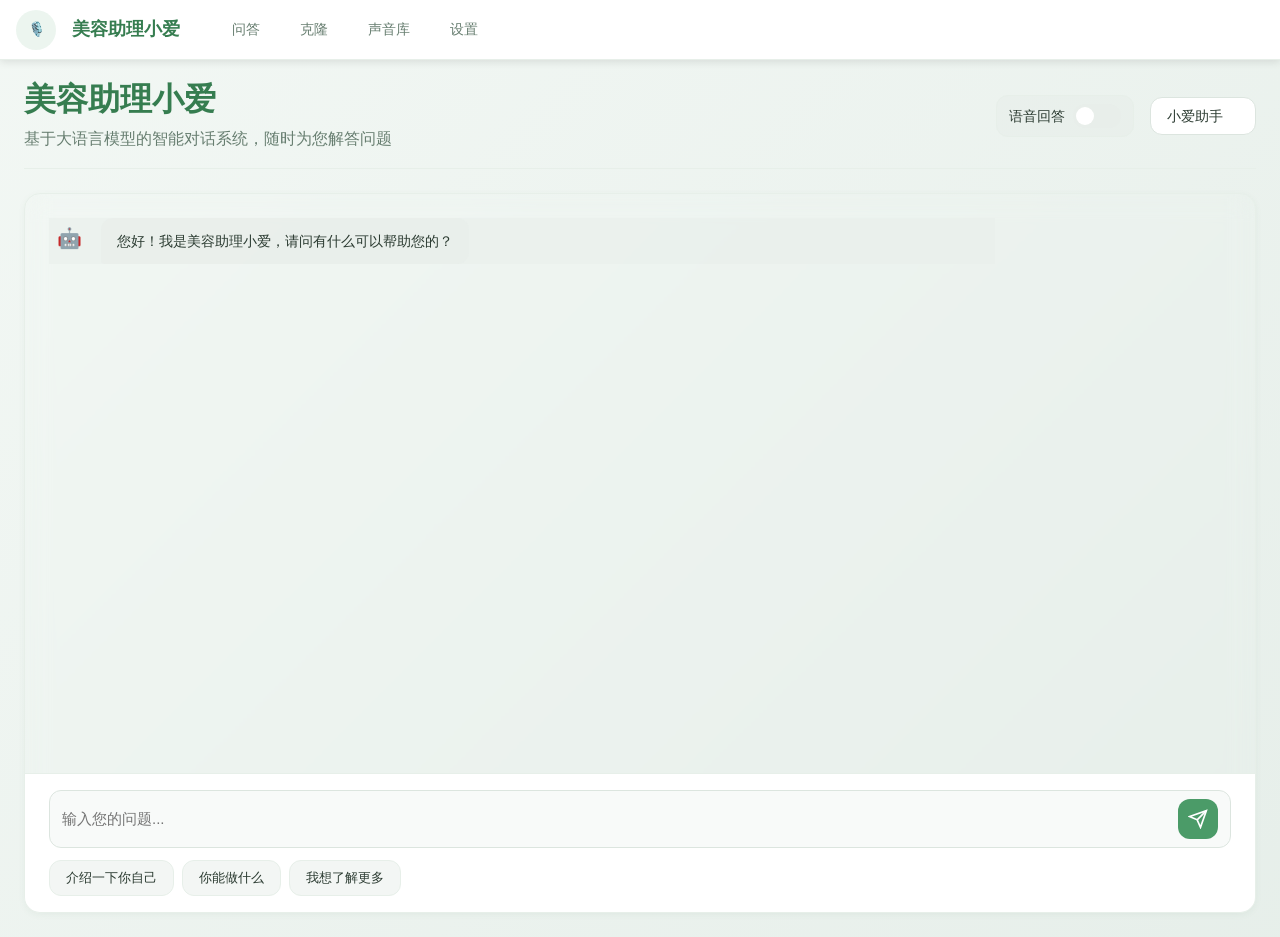
==== commit a6179033: "添加语音回答开关：可选择是否调用TTS API，默认关闭" ====
--- a/vir/index.html
+++ b/vir/index.html
@@ -16,7 +16,7 @@
       <div class="logo-mini">
         <div class="logo-icon">🎙️</div>
       </div>
-      <h1 class="mobile-page-title">AI智能问答</h1>
+      <h1 class="mobile-page-title">美容助理小爱</h1>
       <!-- 页面导航菜单 -->
       <nav class="top-nav">
         <button class="nav-btn" data-page="ai-chat" class="active">问答</button>
@@ -332,16 +332,27 @@
         <div class="page-header">
         <div style="display: flex; justify-content: space-between; align-items: center;">
           <div>
-            <h1 class="page-title">AI智能问答</h1>
+            <h1 class="page-title">美容助理小爱</h1>
             <p class="page-subtitle">基于大语言模型的智能对话系统，随时为您解答问题</p>
           </div>
-          <!-- 模型选择区 - 右上角 -->
-          <div class="chat-model-selector">
-            <select id="chatModelSelect" class="model-select">
-              <option value="xiaoyou">小勇模型</option>
-              <option value="xiaoxu">小徐模型</option>
-              <option value="xiaoai" selected>小爱助手</option>
-            </select>
+          <!-- 功能控制区 - 右上角 -->
+          <div style="display: flex; align-items: center; gap: 16px;">
+            <!-- 语音回答开关 -->
+            <div class="toggle-container">
+              <label for="voiceAnswerToggle" class="toggle-label">语音回答</label>
+              <label class="toggle-switch">
+                <input type="checkbox" id="voiceAnswerToggle" class="toggle-input">
+                <span class="toggle-slider"></span>
+              </label>
+            </div>
+            <!-- 模型选择区 -->
+            <div class="chat-model-selector">
+              <select id="chatModelSelect" class="model-select">
+                <option value="xiaoyou">小勇模型</option>
+                <option value="xiaoxu">小徐模型</option>
+                <option value="xiaoai" selected>小爱助手</option>
+              </select>
+            </div>
           </div>
         </div>
       </div>
@@ -352,7 +363,7 @@
           <div class="message message-ai">
             <div class="message-avatar">🤖</div>
             <div class="message-content">
-              <p>您好！我是AI智能助手，请问有什么可以帮助您的？</p>
+              <p>您好！我是美容助理小爱，请问有什么可以帮助您的？</p>
             </div>
           </div>
         </div>
@@ -377,7 +388,7 @@
             <div class="chat-options">
               <button class="chat-option-btn" data-question="介绍一下你自己">介绍一下你自己</button>
               <button class="chat-option-btn" data-question="你能做什么">你能做什么</button>
-              <button class="chat-option-btn" data-question="如何克隆声音">如何克隆声音</button>
+              <button class="chat-option-btn" data-question="我想了解更多">我想了解更多</button>
             </div>
           </div>
         </div>
--- a/vir/styles.css
+++ b/vir/styles.css
@@ -1457,6 +1457,31 @@
   border: 1px solid hsl(var(--border-light));
 }
 
+/* 聊天图片容器样式 */
+.chat-image-container {
+  margin-top: 12px;
+  border-radius: var(--radius-md);
+  overflow: hidden;
+  border: 1px solid hsl(var(--border-light));
+  background: hsl(var(--muted) / 0.3);
+}
+
+/* 聊天图片样式 */
+.chat-image {
+  width: 100%;
+  max-width: 300px;
+  height: auto;
+  display: block;
+  object-fit: cover;
+}
+
+/* 移动端优化 */
+@media (max-width: 768px) {
+  .chat-image {
+    max-width: 100%;
+  }
+}
+
 .chat-audio-player {
   width: 100%;
   height: auto;
@@ -1553,6 +1578,101 @@
   max-width: 150px;
 }
 
+/* 语音回答开关样式 */
+.toggle-container {
+  display: flex;
+  align-items: center;
+  gap: 8px;
+  background: hsl(var(--muted) / 0.5);
+  padding: 8px 12px;
+  border-radius: var(--radius-md);
+  border: 1px solid hsl(var(--border-light));
+}
+
+.toggle-label {
+  font-size: 14px;
+  font-weight: 500;
+  color: hsl(var(--card-foreground));
+  white-space: nowrap;
+}
+
+.toggle-switch {
+  position: relative;
+  display: inline-block;
+  width: 48px;
+  height: 24px;
+}
+
+.toggle-switch .toggle-input {
+  opacity: 0;
+  width: 0;
+  height: 0;
+}
+
+.toggle-slider {
+  position: absolute;
+  cursor: pointer;
+  top: 0;
+  left: 0;
+  right: 0;
+  bottom: 0;
+  background-color: hsl(var(--muted));
+  transition: .4s;
+  border-radius: 24px;
+}
+
+.toggle-slider:before {
+  position: absolute;
+  content: "";
+  height: 18px;
+  width: 18px;
+  left: 3px;
+  bottom: 3px;
+  background-color: white;
+  transition: .4s;
+  border-radius: 50%;
+}
+
+.toggle-input:checked + .toggle-slider {
+  background-color: hsl(var(--primary));
+}
+
+.toggle-input:focus + .toggle-slider {
+  box-shadow: 0 0 1px hsl(var(--primary));
+}
+
+.toggle-input:checked + .toggle-slider:before {
+  transform: translateX(24px);
+}
+
+/* 响应式调整 */
+@media (max-width: 768px) {
+  .toggle-container {
+    gap: 6px;
+    padding: 6px 10px;
+  }
+  
+  .toggle-label {
+    font-size: 13px;
+  }
+  
+  .toggle-switch {
+    width: 42px;
+    height: 20px;
+  }
+  
+  .toggle-slider:before {
+    height: 14px;
+    width: 14px;
+    left: 3px;
+    bottom: 3px;
+  }
+  
+  .toggle-input:checked + .toggle-slider:before {
+    transform: translateX(22px);
+  }
+}
+
 /* ===== Responsive ===== */
 @media (max-width: 768px) {
   .content-grid {
